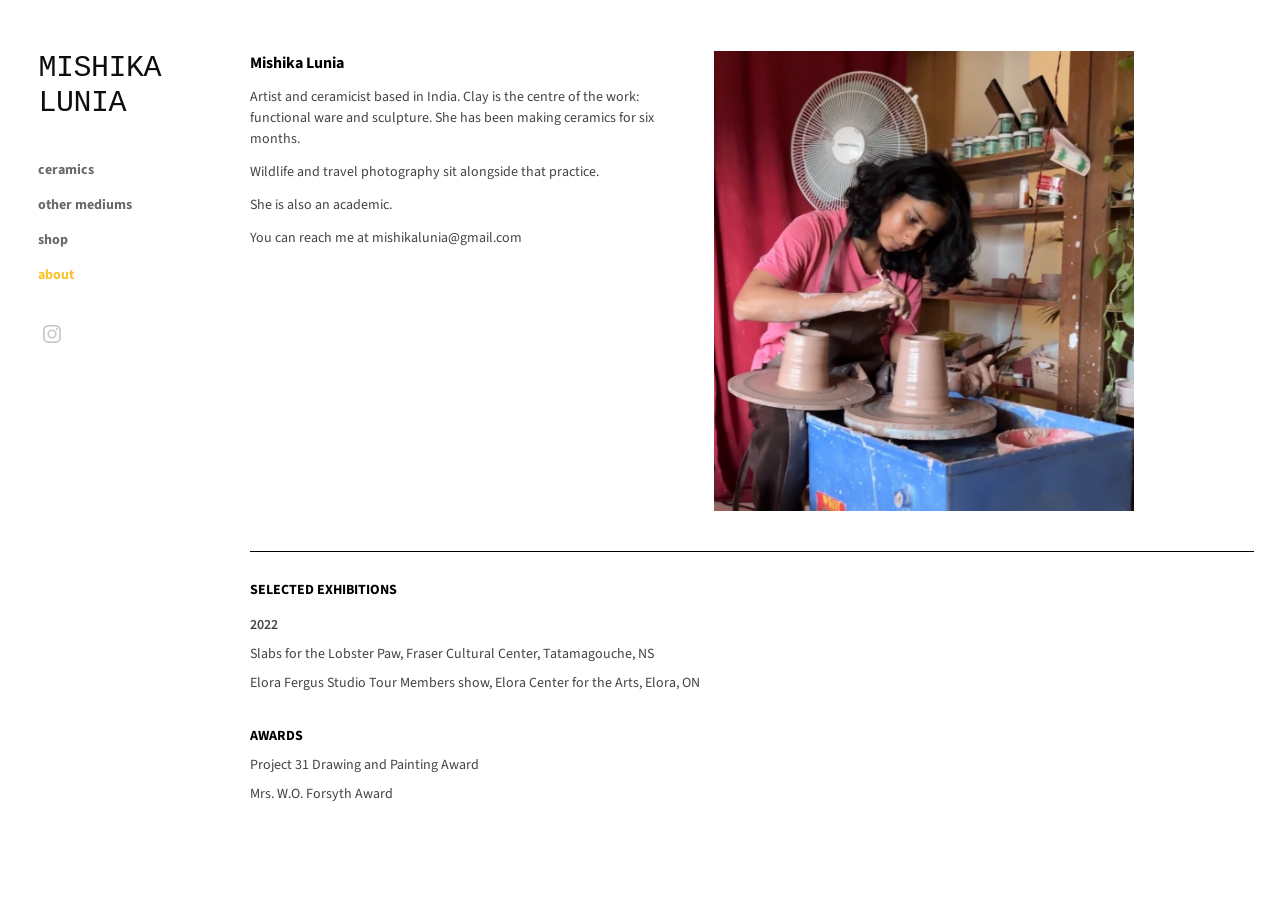
==== about.html @ 2d7d3c50 "Remove the teapot image from above the site name. Co-authored-by: Cursor <cursoragent@cursor.com>" ====
<!DOCTYPE html>
<html lang="en">
<head>
  <meta charset="utf-8" />
  <meta name="viewport" content="width=device-width, initial-scale=1" />
  <title>about - Mishika Lunia</title>
  <meta name="description" content="mishika lunia- painting" />
  <link rel="icon" href="images/favicon.png" type="image/png" />
  <link rel="stylesheet" href="css/style.css" />
  
</head>
<body class="content">
  <div class="site">
    <aside class="mobile-bar">
      <a href="index.html" class="logo">MISHIKA LUNIA</a>
      <button class="hamburger" aria-label="Menu"><span></span></button>
    </aside>
    <header class="nav-wrapper">
      <a href="index.html" class="logo">MISHIKA LUNIA</a>
      <nav id="menu">
        <ul>
        <li class="item"><a href="index.html">ceramics</a></li>
        <li class="item"><a href="other-mediums.html">other mediums</a></li>
        <li class="item"><a href="shop.html">shop</a></li>
        <li class="item selected"><a href="about.html">about</a></li>
        </ul>
      </nav>
      <div id="social" class="social_icons">
        <ul>
          <li><a class="social-icon-link" href="https://www.instagram.com/mishaisnotdeadyet/" target="_blank" rel="noopener" aria-label="Instagram"><svg xmlns="http://www.w3.org/2000/svg" viewBox="0 0 24 24" class="social-icon" aria-hidden="true"><path fill="currentColor" d="M12 2.163c3.204 0 3.584.012 4.85.07 3.252.148 4.771 1.691 4.919 4.919.058 1.265.069 1.645.069 4.849 0 3.205-.012 3.584-.069 4.849-.149 3.225-1.664 4.771-4.919 4.919-1.266.058-1.644.07-4.85.07-3.204 0-3.584-.012-4.849-.07-3.26-.149-4.771-1.699-4.919-4.92-.058-1.265-.07-1.644-.07-4.849 0-3.204.013-3.583.07-4.849.149-3.227 1.664-4.771 4.919-4.919 1.266-.057 1.645-.069 4.849-.069zM12 0C8.741 0 8.333.014 7.053.072 2.695.272.273 2.69.073 7.052.014 8.333 0 8.741 0 12c0 3.259.014 3.668.072 4.948.2 4.358 2.618 6.78 6.98 6.98C8.333 23.986 8.741 24 12 24c3.259 0 3.668-.014 4.948-.072 4.354-.2 6.782-2.618 6.979-6.98.059-1.28.073-1.689.073-4.948 0-3.259-.014-3.667-.072-4.947-.196-4.354-2.617-6.78-6.979-6.98C15.668.014 15.259 0 12 0zm0 5.838a6.162 6.162 0 100 12.324 6.162 6.162 0 000-12.324zM12 16a4 4 0 110-8 4 4 0 010 8zm6.406-11.845a1.44 1.44 0 100 2.881 1.44 1.44 0 000-2.881z"/></svg></a></li>
        </ul>
      </div>
    </header>
    <main id="content">
      <div class="about-hero">
        <div>
          <h2>Mishika Lunia</h2>
          <p>Artist and ceramicist based in India. Clay is the centre of the work: functional ware and sculpture. She has been making ceramics for six months.</p>
          <p>Wildlife and travel photography sit alongside that practice.</p>
          <p>She is also an academic.</p>
          <p>You can reach me at <a href="mailto:mishikalunia@gmail.com">mishikalunia@gmail.com</a></p>
        </div>
        <img src="images/about/portrait.png" alt="Mishika Lunia" />
      </div>
      <div class="cv">
        <hr class="cv-rule" />
        <p><b>SELECTED EXHIBITIONS</b></p>
        <p class="year">2022</p>
        <p>Slabs for the Lobster Paw, Fraser Cultural Center, Tatamagouche, NS</p>
        <p>Elora Fergus Studio Tour Members show, Elora Center for the Arts, Elora, ON</p>
        <p class="section"><b>AWARDS</b></p>
        <p>Project 31 Drawing and Painting Award</p>
        <p>Mrs. W.O. Forsyth Award</p>
      </div>
    </main>
  </div>
  <div class="toast"></div>
  <script src="js/site.js"></script>
</body>
</html>
---- css/style.css ----
@import url("https://fonts.googleapis.com/css2?family=Cousine:ital,wght@0,400;0,700;1,400&family=Source+Sans+3:ital,wght@0,400;0,600;0,700;1,400&display=swap");

:root {
  --gold: #fbc22d;
  --muted: #6a6a6a;
  --text: #444;
  --logo: #0e0e0e;
  --icon: #c6c6c6;
  --sidebar: 250px;
}

*,
*::before,
*::after {
  box-sizing: border-box;
  margin: 0;
  padding: 0;
}

html,
body {
  background: #fff;
  color: var(--text);
  font-family: "Source Sans 3", "Avenir Next", Avenir, Helvetica, Arial, sans-serif;
  font-size: 14px;
  line-height: 1.5;
  min-height: 100%;
}

img {
  max-width: 100%;
  height: auto;
  display: block;
  vertical-align: middle;
}

a {
  color: var(--text);
  text-decoration: none;
}

a:hover {
  color: var(--gold);
}

.site {
  min-height: 100vh;
}

.nav-wrapper {
  position: fixed;
  left: 0;
  top: 0;
  width: var(--sidebar);
  height: 100vh;
  overflow: auto;
  padding: 4% 40px 60px 3%;
  background: #fff;
  z-index: 20;
}

.logo {
  font-family: Cousine, "Courier New", monospace;
  font-size: 30px;
  font-weight: 400;
  color: var(--logo);
  letter-spacing: -0.5px;
  display: block;
  margin-bottom: 32px;
  line-height: 1.15;
  text-decoration: none;
}

.logo:hover {
  color: var(--logo);
}

#menu {
  margin-top: 32px;
}

#menu ul {
  list-style: none;
}

#menu a {
  display: inline-block;
  color: var(--muted);
  font-weight: 700;
  font-size: 14px;
  line-height: 2;
  padding: 0.25em 0.4em 0.25em 0;
  text-decoration: none;
}

#menu a:hover,
#menu a:focus,
#menu li.selected a {
  color: var(--gold);
}

.social_icons {
  margin-top: 28px;
}

.social_icons ul {
  list-style: none;
  display: flex;
  align-items: center;
  gap: 2px;
}

.social-icon-link {
  display: flex;
  align-items: center;
  justify-content: center;
  width: 28px;
  height: 28px;
  color: var(--icon);
}

.social-icon-link:hover {
  color: var(--gold);
}

.social-icon {
  width: 18px;
  height: 18px;
  display: block;
  overflow: visible;
}

#share_button a {
  font-family: Helvetica, Arial, sans-serif;
  font-size: 14px;
  text-transform: lowercase;
  color: var(--icon);
  padding: 0 6px;
  text-decoration: none;
}

#share_button a:hover {
  color: var(--gold);
}

.post_text {
  margin-top: 12px;
  width: 150px;
  color: var(--muted);
  font-size: 12px;
  line-height: 1.2;
}

#content {
  margin-left: var(--sidebar);
  padding: 4% 2% 6% 0;
  min-height: 100vh;
}

.masonry {
  position: relative;
}

.asset {
  width: 33.333%;
  float: left;
  padding: 0 5% 5% 0;
  display: block;
  cursor: default; /* TODO: set back to zoom-in when real gallery images are added */
}

.masonry::after {
  content: "";
  display: table;
  clear: both;
}

.asset img {
  width: 100%;
  background: #eee;
}

.asset .black {
  display: block;
  width: 100%;
  background: #000;
}

.mobile-bar {
  display: none;
}

.hamburger {
  width: 28px;
  height: 18px;
  position: relative;
  cursor: pointer;
  background: none;
  border: none;
}

.hamburger span,
.hamburger::before,
.hamburger::after {
  content: "";
  position: absolute;
  left: 0;
  width: 100%;
  height: 2px;
  background: #222;
}

.hamburger span {
  top: 8px;
}

.hamburger::before {
  top: 0;
}

.hamburger::after {
  bottom: 0;
}

body.menu-open .hamburger span {
  opacity: 0;
}

body.menu-open .hamburger::before {
  top: 8px;
  transform: rotate(45deg);
}

body.menu-open .hamburger::after {
  bottom: 8px;
  transform: rotate(-45deg);
}

/* Lightbox */
html.lightbox-active,
html.lightbox-active body {
  overflow: hidden;
}

.lightbox {
  display: none;
  position: fixed;
  inset: 0;
  background: rgba(255, 255, 255, 0.96);
  z-index: 100;
  align-items: center;
  justify-content: center;
  padding: 48px 24px 80px;
}

.lightbox.open {
  display: flex;
}

.lightbox img {
  max-width: min(92vw, 1100px);
  max-height: calc(100vh - 140px);
  width: auto;
  height: auto;
  object-fit: contain;
}

.lightbox .caption {
  position: absolute;
  left: 0;
  right: 0;
  bottom: 18px;
  text-align: center;
  color: var(--text);
  font-size: 13px;
  line-height: 1.4;
  padding: 0 24px;
}

.lightbox .caption p {
  margin: 0;
}

.lightbox .close {
  position: absolute;
  top: 16px;
  right: 20px;
  width: 36px;
  height: 36px;
  border: 0;
  background: transparent;
  cursor: pointer;
}

.lightbox .close::before,
.lightbox .close::after {
  content: "";
  position: absolute;
  top: 17px;
  left: 8px;
  width: 20px;
  height: 2px;
  background: #8b8b8b;
}

.lightbox .close::before {
  transform: rotate(45deg);
}

.lightbox .close::after {
  transform: rotate(-45deg);
}

.lightbox .nav-btn {
  position: absolute;
  top: 50%;
  transform: translateY(-50%);
  width: 44px;
  height: 44px;
  border: 0;
  background: transparent;
  cursor: pointer;
  color: #8b8b8b;
  font-size: 36px;
  line-height: 1;
}

.lightbox .prev {
  left: 8px;
}

.lightbox .next {
  right: 8px;
}

/* About */
.about-hero {
  display: grid;
  grid-template-columns: 1fr 1.25fr;
  gap: 32px;
  align-items: start;
  margin-bottom: 40px;
}

.about-hero h2 {
  color: #000;
  font-size: 16px;
  font-weight: 700;
  margin-bottom: 12px;
}

.about-hero p {
  margin-bottom: 12px;
}

.about-hero img {
  width: 100%;
  max-width: 420px;
}

.cv h3,
.cv p b,
.cv strong {
  color: #000;
  font-weight: 700;
}

.cv p {
  margin-bottom: 8px;
}

.cv .year {
  margin-top: 14px;
  font-weight: 600;
}

.cv .section {
  margin-top: 32px;
}

.cv-rule {
  border: 0;
  border-top: 1px solid #000;
  margin: 0 0 28px;
}

/* Classes */
.collection-tabs {
  display: flex;
  justify-content: center;
  gap: 12px;
  list-style: none;
  margin: 0 0 28px 2%;
  flex-wrap: wrap;
}

.collection-tabs a {
  font-family: "Source Sans 3", sans-serif;
  font-size: 22px;
  color: #444;
  padding: 8px 12px;
}

.collection-tabs a:hover,
.collection-tabs a.active {
  color: #000;
}

.product-grid {
  display: grid;
  grid-template-columns: repeat(auto-fill, minmax(220px, 280px));
  gap: 28px 18px;
  padding: 0 2% 40px;
}

.product-card {
  text-align: center;
  color: inherit;
}

.product-card img {
  width: 100%;
  margin: 0 auto 12px;
}

.product-card .name {
  font-size: 22px;
  font-weight: 700;
  color: #444;
  line-height: 1.3;
}

.product-card .price {
  font-size: 16px;
  color: #444;
  margin-top: 4px;
}

.product-detail {
  display: grid;
  grid-template-columns: 1.1fr 1fr;
  gap: 40px;
  padding: 0 2% 40px;
  max-width: 1100px;
}

.product-detail img {
  width: 100%;
}

.product-info h1 {
  font-size: 24px;
  font-weight: 700;
  color: #000;
  margin-bottom: 8px;
  line-height: 1.3;
}

.product-info .price {
  font-size: 20px;
  margin-bottom: 18px;
}

.qty-row {
  display: flex;
  align-items: center;
  gap: 10px;
  margin-bottom: 16px;
}

.qty-row select {
  padding: 6px 8px;
  font-family: inherit;
}

.add-cart {
  display: inline-block;
  padding: 10px 22px;
  border: 1px solid rgba(68, 68, 68, 0.2);
  border-radius: 24px;
  background: #fff;
  font-family: inherit;
  font-size: 14px;
  cursor: pointer;
  color: #444;
}

.add-cart:hover {
  border-color: rgba(68, 68, 68, 0.8);
  background: rgba(68, 68, 68, 0.05);
  color: #444;
}

.product-copy {
  max-width: none;
  margin: 0 0 18px;
}

.product-copy p {
  margin-bottom: 10px;
}

.back-link {
  display: inline-block;
  margin: 0 0 20px 2%;
  color: var(--muted);
}

.toast {
  position: fixed;
  left: 50%;
  bottom: 28px;
  transform: translateX(-50%);
  background: #111;
  color: #fff;
  padding: 10px 16px;
  font-size: 13px;
  z-index: 200;
  display: none;
}

.toast.show {
  display: block;
}

@media (max-width: 1100px) {
  .asset {
    width: 50%;
  }

  .product-grid {
    grid-template-columns: repeat(auto-fill, minmax(200px, 260px));
  }
}

@media (max-width: 767px) {
  .nav-wrapper {
    display: none;
    width: 100%;
    height: auto;
    position: absolute;
    top: 56px;
    padding: 16px 24px 32px;
    border-bottom: 1px solid #eee;
  }

  body.menu-open .nav-wrapper {
    display: block;
  }

  .mobile-bar {
    display: flex;
    align-items: center;
    justify-content: space-between;
    padding: 14px 16px;
    position: sticky;
    top: 0;
    background: #fff;
    z-index: 30;
  }

  .mobile-bar .logo {
    font-size: 18px;
    margin: 0;
  }

  #content {
    margin-left: 0;
    padding: 12px 12px 48px;
  }

  .asset {
    width: 100%;
    padding: 0 0 16px;
    float: none;
  }

  .about-hero,
  .product-detail {
    grid-template-columns: 1fr;
  }

  .product-grid {
    grid-template-columns: repeat(auto-fill, minmax(160px, 1fr));
    gap: 16px 12px;
  }

  .collection-tabs a {
    font-size: 16px;
  }
}
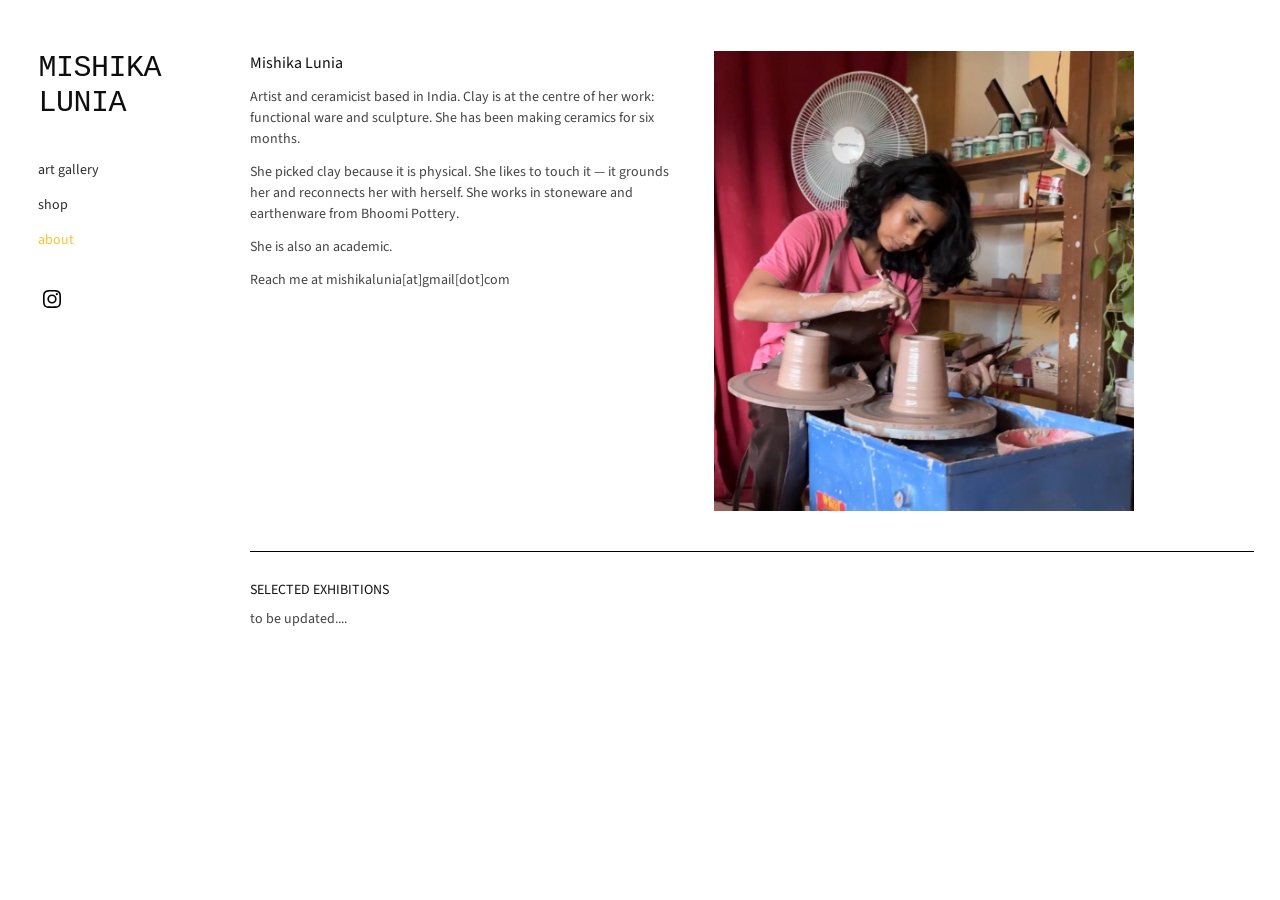
==== commit c2257ffd: "Update the live site: gallery nav, about copy, shop, and stock notice. Co-authored-by: Cursor <curso" ====
--- a/about.html
+++ b/about.html
@@ -5,7 +5,7 @@
   <meta name="viewport" content="width=device-width, initial-scale=1" />
   <title>about - Mishika Lunia</title>
   <meta name="description" content="mishika lunia- painting" />
-  <link rel="icon" href="images/favicon.png" type="image/png" />
+  <link rel="icon" href="images/favicon.png?v=2" type="image/png" />
   <link rel="stylesheet" href="css/style.css" />
   
 </head>
@@ -19,8 +19,7 @@
       <a href="index.html" class="logo">MISHIKA LUNIA</a>
       <nav id="menu">
         <ul>
-        <li class="item"><a href="index.html">ceramics</a></li>
-        <li class="item"><a href="other-mediums.html">other mediums</a></li>
+        <li class="item"><a href="index.html">art gallery</a></li>
         <li class="item"><a href="shop.html">shop</a></li>
         <li class="item selected"><a href="about.html">about</a></li>
         </ul>
@@ -35,22 +34,25 @@
       <div class="about-hero">
         <div>
           <h2>Mishika Lunia</h2>
-          <p>Artist and ceramicist based in India. Clay is the centre of the work: functional ware and sculpture. She has been making ceramics for six months.</p>
-          <p>Wildlife and travel photography sit alongside that practice.</p>
+          <p>Artist and ceramicist based in India. Clay is at the centre of her work: functional ware and sculpture. She has been making ceramics for six months.</p>
+          <p>She picked clay because it is physical. She likes to touch it — it grounds her and reconnects her with herself. She works in stoneware and earthenware from Bhoomi Pottery.</p>
           <p>She is also an academic.</p>
-          <p>You can reach me at <a href="mailto:mishikalunia@gmail.com">mishikalunia@gmail.com</a></p>
+          <p>Reach me at <a href="mailto:mishikalunia@gmail.com">mishikalunia[at]gmail[dot]com</a></p>
         </div>
         <img src="images/about/portrait.png" alt="Mishika Lunia" />
       </div>
       <div class="cv">
         <hr class="cv-rule" />
         <p><b>SELECTED EXHIBITIONS</b></p>
+        <p>to be updated....</p>
+        <!--
         <p class="year">2022</p>
         <p>Slabs for the Lobster Paw, Fraser Cultural Center, Tatamagouche, NS</p>
         <p>Elora Fergus Studio Tour Members show, Elora Center for the Arts, Elora, ON</p>
         <p class="section"><b>AWARDS</b></p>
         <p>Project 31 Drawing and Painting Award</p>
         <p>Mrs. W.O. Forsyth Award</p>
+        -->
       </div>
     </main>
   </div>
--- a/css/style.css
+++ b/css/style.css
@@ -85,8 +85,8 @@
 
 #menu a {
   display: inline-block;
-  color: var(--muted);
-  font-weight: 700;
+  color: #2c2c2c;
+  font-weight: 400;
   font-size: 14px;
   line-height: 2;
   padding: 0.25em 0.4em 0.25em 0;
@@ -116,7 +116,7 @@
   justify-content: center;
   width: 28px;
   height: 28px;
-  color: var(--icon);
+  color: #000;
 }
 
 .social-icon-link:hover {
@@ -343,9 +343,9 @@
 }
 
 .about-hero h2 {
-  color: #000;
+  color: #111;
   font-size: 16px;
-  font-weight: 700;
+  font-weight: 400;
   margin-bottom: 12px;
 }
 
@@ -361,8 +361,8 @@
 .cv h3,
 .cv p b,
 .cv strong {
-  color: #000;
-  font-weight: 700;
+  color: #111;
+  font-weight: 400;
 }
 
 .cv p {
@@ -425,8 +425,8 @@
 
 .product-card .name {
   font-size: 22px;
-  font-weight: 700;
-  color: #444;
+  font-weight: 400;
+  color: #2c2c2c;
   line-height: 1.3;
 }
 
@@ -450,8 +450,8 @@
 
 .product-info h1 {
   font-size: 24px;
-  font-weight: 700;
-  color: #000;
+  font-weight: 400;
+  color: #111;
   margin-bottom: 8px;
   line-height: 1.3;
 }
@@ -511,7 +511,7 @@
   left: 50%;
   bottom: 28px;
   transform: translateX(-50%);
-  background: #111;
+  background: #c41212;
   color: #fff;
   padding: 10px 16px;
   font-size: 13px;
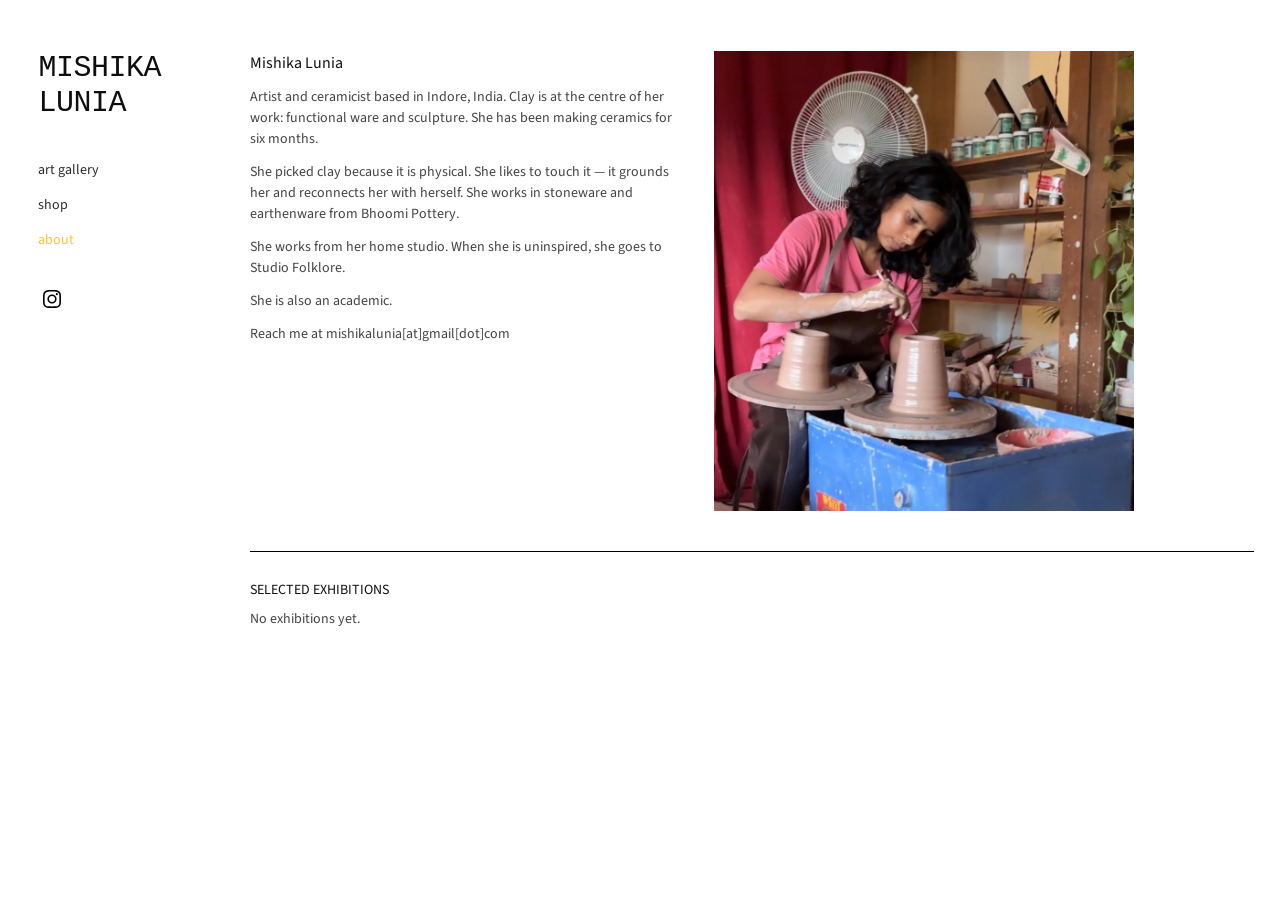
==== commit 6741e657: "Update About copy and mark the mugs as wheel-thrown. Co-authored-by: Cursor <cursoragent@cursor.com>" ====
--- a/about.html
+++ b/about.html
@@ -34,8 +34,9 @@
       <div class="about-hero">
         <div>
           <h2>Mishika Lunia</h2>
-          <p>Artist and ceramicist based in India. Clay is at the centre of her work: functional ware and sculpture. She has been making ceramics for six months.</p>
+          <p>Artist and ceramicist based in Indore, India. Clay is at the centre of her work: functional ware and sculpture. She has been making ceramics for six months.</p>
           <p>She picked clay because it is physical. She likes to touch it — it grounds her and reconnects her with herself. She works in stoneware and earthenware from Bhoomi Pottery.</p>
+          <p>She works from her home studio. When she is uninspired, she goes to Studio Folklore.</p>
           <p>She is also an academic.</p>
           <p>Reach me at <a href="mailto:mishikalunia@gmail.com">mishikalunia[at]gmail[dot]com</a></p>
         </div>
@@ -44,7 +45,7 @@
       <div class="cv">
         <hr class="cv-rule" />
         <p><b>SELECTED EXHIBITIONS</b></p>
-        <p>to be updated....</p>
+        <p>No exhibitions yet.</p>
         <!--
         <p class="year">2022</p>
         <p>Slabs for the Lobster Paw, Fraser Cultural Center, Tatamagouche, NS</p>
--- a/css/style.css
+++ b/css/style.css
@@ -166,7 +166,11 @@
   float: left;
   padding: 0 5% 5% 0;
   display: block;
-  cursor: default; /* TODO: set back to zoom-in when real gallery images are added */
+  cursor: default;
+}
+
+.asset:has(img) {
+  cursor: zoom-in;
 }
 
 .masonry::after {
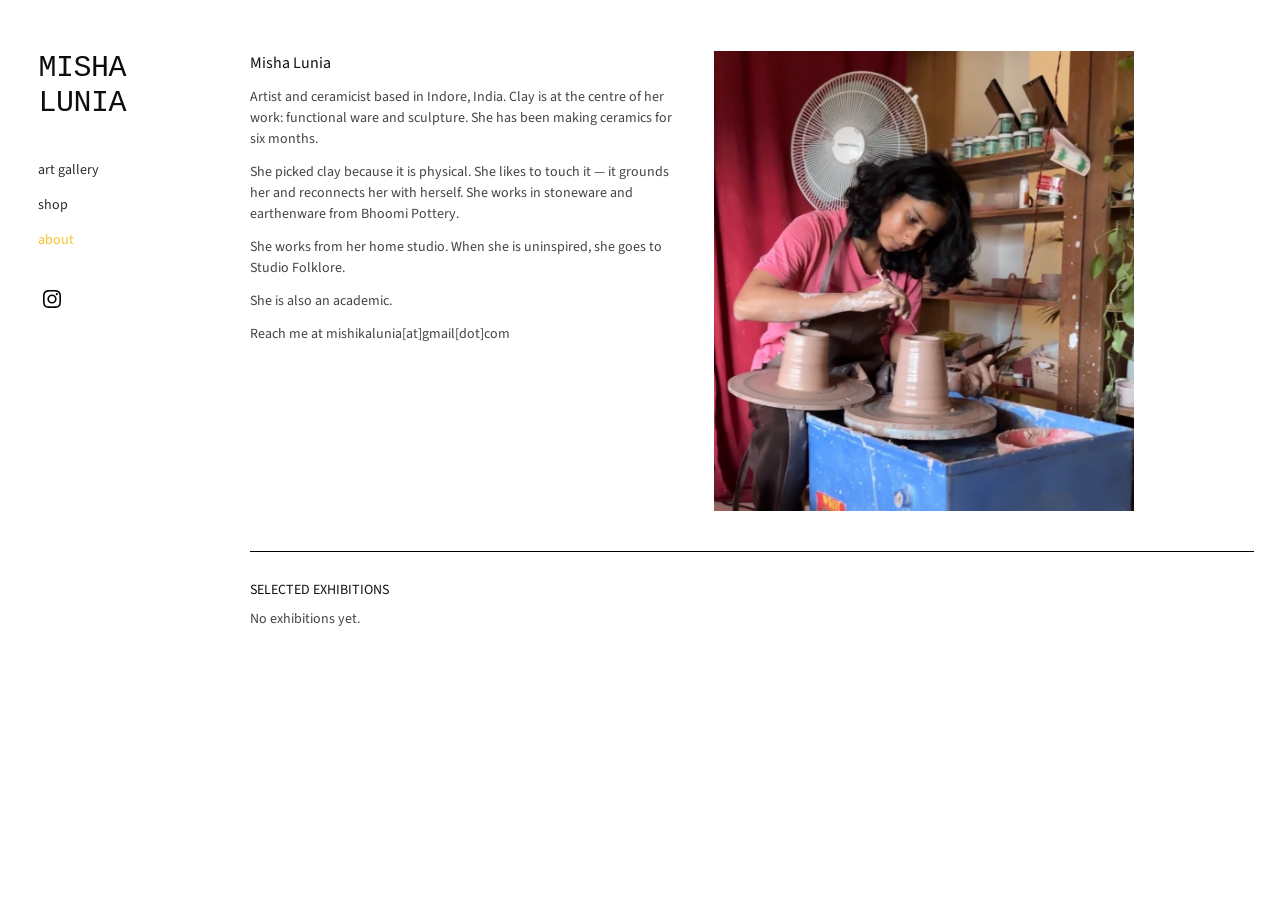
==== commit 3354c24a: "Rename the site to Misha Lunia and shorten tab titles. Co-authored-by: Cursor <cursoragent@cursor.co" ====
--- a/about.html
+++ b/about.html
@@ -3,8 +3,8 @@
 <head>
   <meta charset="utf-8" />
   <meta name="viewport" content="width=device-width, initial-scale=1" />
-  <title>about - Mishika Lunia</title>
-  <meta name="description" content="mishika lunia- painting" />
+  <title>about</title>
+  <meta name="description" content="Artist site: art gallery, shop, and about." />
   <link rel="icon" href="images/favicon.png?v=2" type="image/png" />
   <link rel="stylesheet" href="css/style.css" />
   
@@ -12,11 +12,11 @@
 <body class="content">
   <div class="site">
     <aside class="mobile-bar">
-      <a href="index.html" class="logo">MISHIKA LUNIA</a>
+      <a href="index.html" class="logo">MISHA LUNIA</a>
       <button class="hamburger" aria-label="Menu"><span></span></button>
     </aside>
     <header class="nav-wrapper">
-      <a href="index.html" class="logo">MISHIKA LUNIA</a>
+      <a href="index.html" class="logo">MISHA LUNIA</a>
       <nav id="menu">
         <ul>
         <li class="item"><a href="index.html">art gallery</a></li>
@@ -33,14 +33,14 @@
     <main id="content">
       <div class="about-hero">
         <div>
-          <h2>Mishika Lunia</h2>
+          <h2>Misha Lunia</h2>
           <p>Artist and ceramicist based in Indore, India. Clay is at the centre of her work: functional ware and sculpture. She has been making ceramics for six months.</p>
           <p>She picked clay because it is physical. She likes to touch it — it grounds her and reconnects her with herself. She works in stoneware and earthenware from Bhoomi Pottery.</p>
           <p>She works from her home studio. When she is uninspired, she goes to Studio Folklore.</p>
           <p>She is also an academic.</p>
           <p>Reach me at <a href="mailto:mishikalunia@gmail.com">mishikalunia[at]gmail[dot]com</a></p>
         </div>
-        <img src="images/about/portrait.png" alt="Mishika Lunia" />
+        <img src="images/about/portrait.png" alt="Misha Lunia" />
       </div>
       <div class="cv">
         <hr class="cv-rule" />
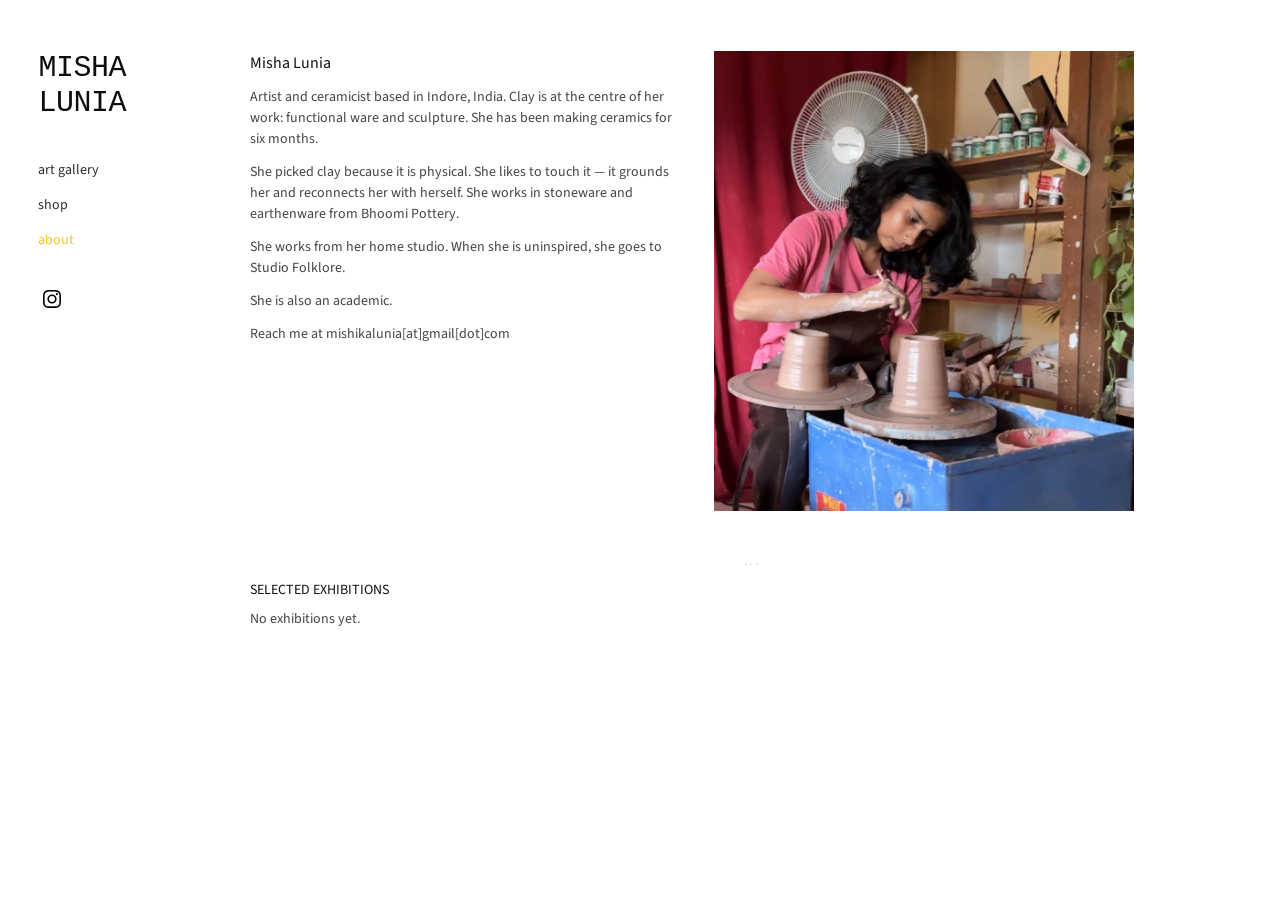
==== commit 11bfa058: "Use a centered ellipsis on About instead of a rule. Co-authored-by: Cursor <cursoragent@cursor.com>" ====
--- a/about.html
+++ b/about.html
@@ -43,7 +43,7 @@
         <img src="images/about/portrait.png" alt="Misha Lunia" />
       </div>
       <div class="cv">
-        <hr class="cv-rule" />
+        <p class="cv-rule">...</p>
         <p><b>SELECTED EXHIBITIONS</b></p>
         <p>No exhibitions yet.</p>
         <!--
--- a/css/style.css
+++ b/css/style.css
@@ -384,7 +384,9 @@
 
 .cv-rule {
   border: 0;
-  border-top: 1px solid #000;
+  text-align: center;
+  color: #ccc;
+  letter-spacing: 0.2em;
   margin: 0 0 28px;
 }
 
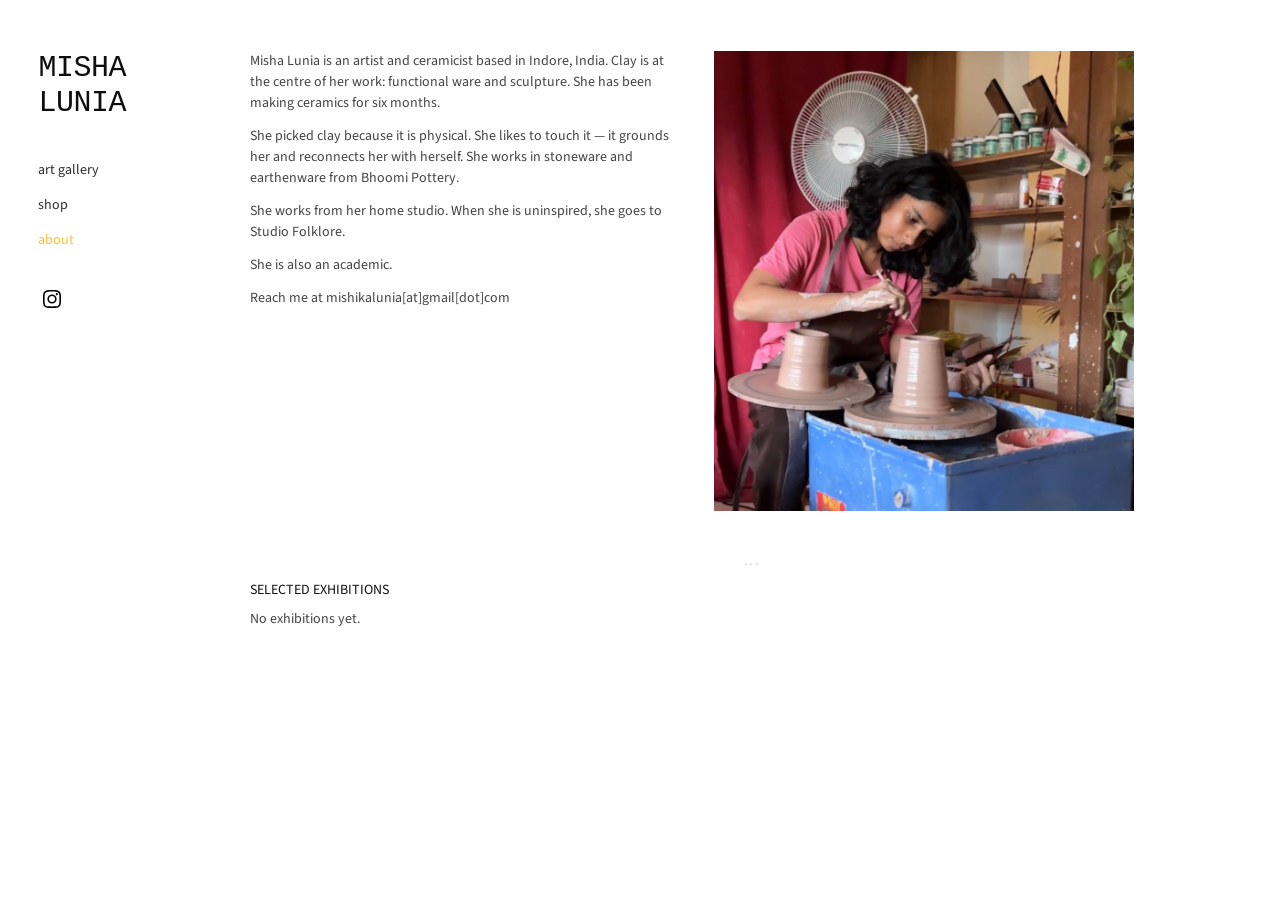
==== commit 19950bfd: "Improve About copy and mobile menu access Integrate the artist name into the introduction and keep n" ====
--- a/about.html
+++ b/about.html
@@ -33,8 +33,7 @@
     <main id="content">
       <div class="about-hero">
         <div>
-          <h2>Misha Lunia</h2>
-          <p>Artist and ceramicist based in Indore, India. Clay is at the centre of her work: functional ware and sculpture. She has been making ceramics for six months.</p>
+          <p>Misha Lunia is an artist and ceramicist based in Indore, India. Clay is at the centre of her work: functional ware and sculpture. She has been making ceramics for six months.</p>
           <p>She picked clay because it is physical. She likes to touch it — it grounds her and reconnects her with herself. She works in stoneware and earthenware from Bhoomi Pottery.</p>
           <p>She works from her home studio. When she is uninspired, she goes to Studio Folklore.</p>
           <p>She is also an academic.</p>
--- a/css/style.css
+++ b/css/style.css
@@ -544,8 +544,11 @@
     display: none;
     width: 100%;
     height: auto;
-    position: absolute;
+    max-height: calc(100vh - 56px);
+    position: fixed;
     top: 56px;
+    left: 0;
+    overflow-y: auto;
     padding: 16px 24px 32px;
     border-bottom: 1px solid #eee;
   }
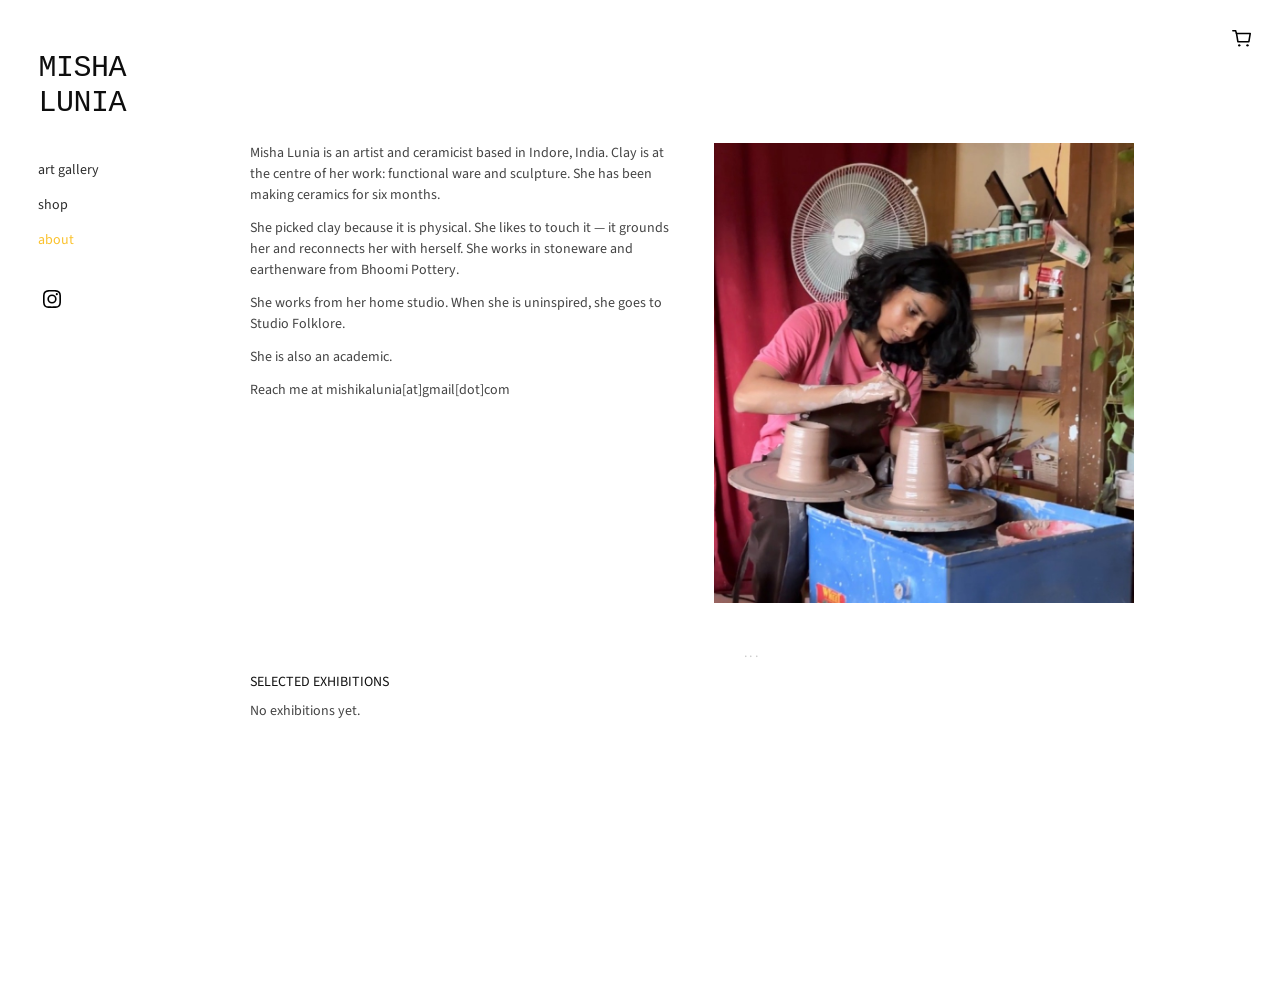
==== commit f8959c27: "Add a cart icon and center the Shop heading. Co-authored-by: Cursor <cursoragent@cursor.com>" ====
--- a/about.html
+++ b/about.html
@@ -15,6 +15,9 @@
       <a href="index.html" class="logo">MISHA LUNIA</a>
       <button class="hamburger" aria-label="Menu"><span></span></button>
     </aside>
+    <button type="button" class="cart-btn" aria-label="Cart">
+      <svg xmlns="http://www.w3.org/2000/svg" viewBox="0 0 24 24" aria-hidden="true"><path fill="none" stroke="currentColor" stroke-width="1.7" stroke-linejoin="round" d="M6 7h15l-1.5 9h-12z"/><path fill="none" stroke="currentColor" stroke-width="1.7" stroke-linecap="round" d="M6 7 5 4H2"/><circle cx="9" cy="20" r="1.3" fill="currentColor"/><circle cx="18" cy="20" r="1.3" fill="currentColor"/></svg>
+    </button>
     <header class="nav-wrapper">
       <a href="index.html" class="logo">MISHA LUNIA</a>
       <nav id="menu">
--- a/css/style.css
+++ b/css/style.css
@@ -185,13 +185,41 @@
 }
 
 .asset .black {
+  display: flex;
+  align-items: center;
+  justify-content: center;
+  width: 100%;
+  background: #e6e6e6;
+  color: #888;
+  font-size: 12px;
+  letter-spacing: 0.02em;
+}
+
+.asset .black::after {
+  content: "coming soon";
+}
+
+.cart-btn {
+  position: fixed;
+  top: 18px;
+  right: 18px;
+  z-index: 40;
+  width: 40px;
+  height: 40px;
+  display: flex;
+  align-items: center;
+  justify-content: center;
+  padding: 0;
+  border: 0;
+  background: none;
+  color: #000;
+  cursor: pointer;
+}
+
+.cart-btn svg {
+  width: 22px;
+  height: 22px;
   display: block;
-  width: 100%;
-  background: #000;
-}
-
-.mobile-bar {
-  display: none;
 }
 
 .hamburger {
@@ -419,6 +447,14 @@
   padding: 0 2% 40px;
 }
 
+.page-heading {
+  font-size: 22px;
+  font-weight: 400;
+  color: #2c2c2c;
+  text-align: center;
+  padding: 0 2% 24px;
+}
+
 .product-card {
   text-align: center;
   color: inherit;
@@ -557,11 +593,15 @@
     display: block;
   }
 
+  .nav-wrapper > .logo {
+    display: none;
+  }
+
   .mobile-bar {
     display: flex;
     align-items: center;
     justify-content: space-between;
-    padding: 14px 16px;
+    padding: 14px 52px 14px 16px;
     position: sticky;
     top: 0;
     background: #fff;
